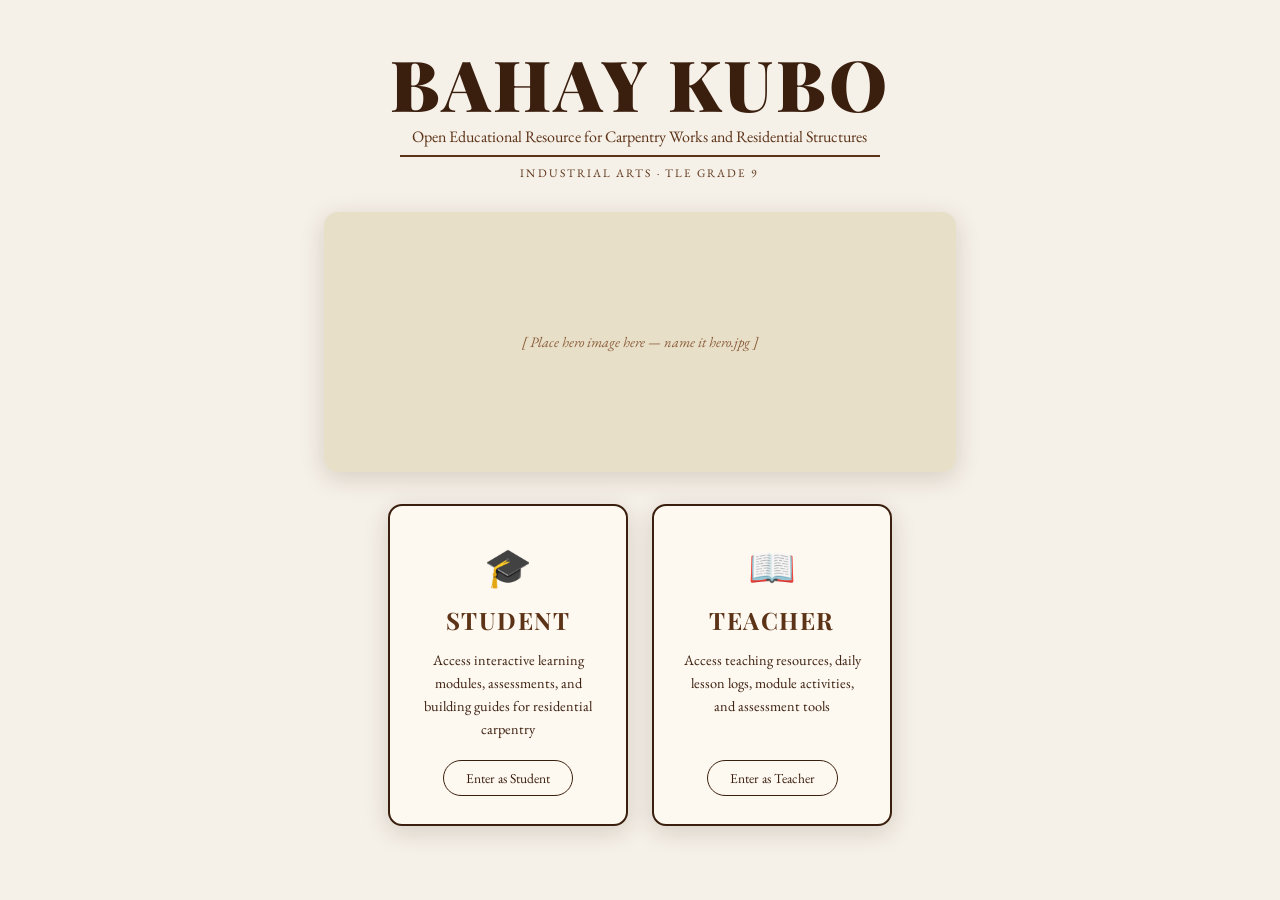
==== index.html @ 9f9eed88 "Add files via upload" ====
<!DOCTYPE html>
<html lang="en">
<head>
  <meta charset="UTF-8"/>
  <meta name="viewport" content="width=device-width, initial-scale=1.0"/>
  <title>Bahay Kubo — Carpentry Works OER</title>
  <!--
    FILE: index.html
    LOCATION: root folder (same level as /modules/, /css/, /js/)
    ROLE: Main dashboard — landing page, student dashboard, teacher dashboard
    LINKS TO: /modules/partitions.html … /modules/cabinets.html (via <a href> tags)
    LOADS: /css/style.css, /js/data.js, /js/app.js
  -->
  <link href="https://fonts.googleapis.com/css2?family=Playfair+Display:wght@700;900&family=EB+Garamond:wght@400;500;600&display=swap" rel="stylesheet"/>
  <link rel="stylesheet" href="style.css"/>
</head>
<body>
 
<!-- ══════════════════════════════════════
     LANDING PAGE
     ══════════════════════════════════════ -->
<div id="page-landing" class="page active">
  <div class="landing-wrap">
 
    <header class="landing-header">
      <h1 class="big-title">BAHAY KUBO</h1>
      <p class="subtitle">Open Educational Resource for Carpentry Works and Residential Structures</p>
      <div class="h-divider"></div>
      <span class="tag">INDUSTRIAL ARTS · TLE GRADE 9</span>
    </header>
 
    <!-- Hero image: name it hero.jpg and place it in the root folder -->
    <div class="hero-wrap">
      <img src="hero.jpg" alt="Bahay Kubo Heritage House" class="hero-img"
           onerror="this.style.display='none'"/>
      <div class="hero-hint">[ Place hero image here — name it hero.jpg ]</div>
    </div>
 
    <div class="role-cards">
      <div class="role-card">
        <div class="card-icon">🎓</div>
        <h2 class="card-title">STUDENT</h2>
        <p class="card-desc">Access interactive learning modules, assessments, and building guides for residential carpentry</p>
        <button class="role-btn" onclick="goTo('page-student'); showStudentSection('dashboard')">Enter as Student</button>
      </div>
      <div class="role-card">
        <div class="card-icon">📖</div>
        <h2 class="card-title">TEACHER</h2>
        <p class="card-desc">Access teaching resources, daily lesson logs, module activities, and assessment tools</p>
        <button class="role-btn" onclick="openPasscode()">Enter as Teacher</button>
      </div>
    </div>
 
  </div>
</div><!-- /page-landing -->
 
 
<!-- ══════════════════════════════════════
     STUDENT PAGE
     ══════════════════════════════════════ -->
<div id="page-student" class="page">
 
  <nav class="top-nav">
    <span class="nav-brand" onclick="goTo('page-landing')">BAHAY KUBO</span>
    <div class="nav-links">
      <a href="#" class="nav-link active"
         onclick="showStudentSection('dashboard'); return false;">Dashboard</a>
      <a href="#" class="nav-link"
         onclick="showStudentSection('modules'); return false;">Modules</a>
      <a href="#" class="nav-link"
         onclick="showStudentSection('assessments'); return false;">Assessments</a>
    </div>
  </nav>
 
  <!-- ── Dashboard ── -->
  <section id="stu-dashboard" class="section active">
    <div class="welcome-banner">
      <div>
        <h2>Welcome to Carpentry Works and Residential Structures!</h2>
        <p>Learn the essential concepts and principles of carpentry works in residential structures.</p>
      </div>
      <span class="banner-icon">&#9658;</span>
    </div>
    <div class="content-box">
      <h3>Introduction to Carpentry Works and Residential Structures</h3>
 
      <span class="label-block">What is Carpentry?</span>
      <p class="body-text">Carpentry is a skilled trade that involves cutting, shaping, and installing building materials during the construction of buildings, ships, timber bridges, concrete formwork, and more. In residential construction, carpentry plays a crucial role in creating the structural framework and finishing elements that make a house functional, safe, and aesthetically pleasing.</p>
 
      <span class="label-block">Importance of Carpentry in Residential Structures</span>
      <ul class="bullet-list">
        <li><strong>Structural Integrity:</strong> Proper carpentry ensures the house is structurally sound and can withstand various loads and environmental conditions</li>
        <li><strong>Safety:</strong> Well-constructed carpentry elements prevent accidents and protect occupants</li>
        <li><strong>Functionality:</strong> Carpentry creates functional spaces through doors, windows, stairs, and storage solutions</li>
        <li><strong>Aesthetics:</strong> Quality carpentry work enhances the visual appeal of a home</li>
        <li><strong>Durability:</strong> Skilled carpentry work ensures long-lasting construction that requires minimal maintenance</li>
        <li><strong>Energy Efficiency:</strong> Proper installation of windows, doors, and insulation helps regulate temperature</li>
      </ul>
 
      <span class="label-block">Basic Carpentry Components — Click to open a module</span>
      <p class="body-text">Each card links directly to its own dedicated module page.</p>
 
      <!--
        COMPONENT CARDS — each is an <a> tag linking to /modules/{key}.html
        The href is the only link needed. No JS click handler required.
      -->
      <div class="comp-grid">
        <a class="comp-card" href="partitions.html">
          <strong>Partitions</strong><span>Interior walls dividing spaces</span>
        </a>
        <a class="comp-card" href="roofs.html">
          <strong>Roofs</strong><span>Protective covering at the top of the house</span>
        </a>
        <a class="comp-card" href="ceilings.html">
          <strong>Ceilings</strong><span>Interior overhead surface of a room</span>
        </a>
        <a class="comp-card" href="doors.html">
          <strong>Doors</strong><span>Movable barriers for entry and privacy</span>
        </a>
        <a class="comp-card" href="windows.html">
          <strong>Windows</strong><span>Openings for light and ventilation</span>
        </a>
        <a class="comp-card" href="floors.html">
          <strong>Floors</strong><span>Walking surfaces within the structure</span>
        </a>
        <a class="comp-card" href="stairs.html">
          <strong>Stairs &amp; Railings</strong><span>Vertical circulation and safety features</span>
        </a>
        <a class="comp-card" href="cabinets.html">
          <strong>Cabinets</strong><span>Storage solutions and fixtures</span>
        </a>
      </div>
    </div>
  </section><!-- /stu-dashboard -->
 
  <!-- ── Modules ── -->
  <section id="stu-modules" class="section">
    <div class="content-box">
      <h3>Modules</h3>
      <p class="body-text" style="margin-bottom:20px">
        Select a module to open its dedicated page. Each page has its own URL that can be turned into a QR code.
      </p>
      <!--
        MODULE LIST — each row is an <a> tag.
        href="modules/{key}.html" is the QR-code-ready URL.
        No duplicate JS handlers needed.
      -->
      <div class="module-list">
        <a class="module-row" href="partitions.html">
          <div class="row-num">01</div>
          <div class="row-info"><strong>Partitions</strong><span>Types, materials, and installation of residential partitions</span></div>
          <div class="row-arrow">›</div>
        </a>
        <a class="module-row" href="roofs.html">
          <div class="row-num">02</div>
          <div class="row-info"><strong>Roofs</strong><span>Roofing systems, materials, and construction techniques</span></div>
          <div class="row-arrow">›</div>
        </a>
        <a class="module-row" href="ceilings.html">
          <div class="row-num">03</div>
          <div class="row-info"><strong>Ceilings</strong><span>Ceiling types, installation, and finishing</span></div>
          <div class="row-arrow">›</div>
        </a>
        <a class="module-row" href="doors.html">
          <div class="row-num">04</div>
          <div class="row-info"><strong>Doors</strong><span>Door types, frames, and hardware installation</span></div>
          <div class="row-arrow">›</div>
        </a>
        <a class="module-row" href="windows.html">
          <div class="row-num">05</div>
          <div class="row-info"><strong>Windows</strong><span>Window types, glazing, and installation</span></div>
          <div class="row-arrow">›</div>
        </a>
        <a class="module-row" href="floors.html">
          <div class="row-num">06</div>
          <div class="row-info"><strong>Floors</strong><span>Flooring materials, sub-floors, and installation</span></div>
          <div class="row-arrow">›</div>
        </a>
        <a class="module-row" href="stairs.html">
          <div class="row-num">07</div>
          <div class="row-info"><strong>Stairs &amp; Railings</strong><span>Stair design, construction, and railing systems</span></div>
          <div class="row-arrow">›</div>
        </a>
        <a class="module-row" href="cabinets.html">
          <div class="row-num">08</div>
          <div class="row-info"><strong>Cabinets</strong><span>Cabinet construction, joinery, and installation</span></div>
          <div class="row-arrow">›</div>
        </a>
      </div>
    </div>
  </section><!-- /stu-modules -->
 
  <!-- ── Assessments ── -->
  <section id="stu-assessments" class="section">
    <div class="content-box">
      <h3>Assessments</h3>
      <p class="body-text" style="margin-bottom:20px">Assessments and activities posted by your teacher will appear here.</p>
      <div id="stu-assess-list" class="rc-list"></div>
      <p id="stu-assess-empty" style="color:var(--brown-light);font-style:italic;font-size:.92rem;display:none">
        No assessments posted yet. Check back later!
      </p>
    </div>
  </section><!-- /stu-assessments -->
 
</div><!-- /page-student -->
 
 
<!-- ══════════════════════════════════════
     TEACHER PAGE
     ══════════════════════════════════════ -->
<div id="page-teacher" class="page">
 
  <nav class="top-nav">
    <span class="nav-brand" onclick="goTo('page-landing')">BAHAY KUBO</span>
    <div class="nav-links">
      <a href="#" class="nav-link active"
         onclick="showTeacherSection('t-home'); return false;">Dashboard</a>
      <a href="#" class="nav-link"
         onclick="showTeacherSection('t-dll'); return false;">Lesson Log</a>
      <a href="#" class="nav-link"
         onclick="showTeacherSection('t-modules'); return false;">Modules</a>
      <a href="#" class="nav-link"
         onclick="showTeacherSection('t-resources'); return false;">Resources</a>
    </div>
  </nav>
 
  <!-- ── Teacher Home ── -->
  <section id="t-home" class="section active">
    <div class="welcome-banner">
      <div><h2>Welcome, Teacher!</h2><p>Manage lesson logs, module activities, and assessment resources from here.</p></div>
      <span class="banner-icon">📋</span>
    </div>
    <div class="teacher-grid">
      <div class="t-card" onclick="showTeacherSection('t-dll')">
        <span class="t-card-icon">📄</span>
        <div class="t-card-text"><strong>Daily Lesson Log</strong><span>View pre-made DLLs, create editable copies, archive, or print</span></div>
      </div>
      <div class="t-card" onclick="showTeacherSection('t-modules')">
        <span class="t-card-icon">📚</span>
        <div class="t-card-text"><strong>Module Activities</strong><span>Create resource cards and drag them into module slots</span></div>
      </div>
      <div class="t-card" onclick="showTeacherSection('t-resources')">
        <span class="t-card-icon">📁</span>
        <div class="t-card-text"><strong>Resources &amp; Assessments</strong><span>Set Google Drive link and manage student assessment cards</span></div>
      </div>
    </div>
  </section><!-- /t-home -->
 
  <!-- ── Daily Lesson Log ── -->
  <section id="t-dll" class="section">
    <div class="content-box">
 
      <!-- LIST VIEW -->
      <div id="dll-list">
        <div class="dll-header"><h3>📄 Daily Lesson Logs</h3></div>
 
        <!-- Tab bar: Premade | Edited Copies | Archived -->
        <div class="tab-bar">
          <button id="dll-tab-premade"  class="tab-btn active" onclick="switchDLLTab('premade')">🔒 Pre-made DLLs</button>
          <button id="dll-tab-copies"   class="tab-btn"        onclick="switchDLLTab('copies')">✏️ Edited Copies</button>
          <button id="dll-tab-archived" class="tab-btn"        onclick="switchDLLTab('archived')">📦 Archived</button>
        </div>
 
        <div id="dll-grid" class="dll-grid">
          <!-- Populated by renderDLLList() in app.js -->
        </div>
      </div><!-- /dll-list -->
 
      <!-- EDITOR VIEW (hidden until a DLL is opened) -->
      <div id="dll-editor" class="editor-wrap">
        <div class="editor-top">
          <button class="btn-back" onclick="closeDLLEditor()">← Back to All DLLs</button>
          <!-- Static label shown for premade (readonly) -->
          <span id="dll-editor-label" class="editor-label"></span>
          <!-- Rename input shown for editable copies -->
          <input id="dll-rename" class="rename-input" type="text"
                 placeholder="Rename DLL…" style="display:none"
                 oninput="saveCurrentDLL()"/>
          <div class="editor-actions">
            <button class="btn ghost" onclick="printCurrentDLL()">🖨 Print</button>
            <button id="dll-save-btn" class="btn" onclick="saveCurrentDLL()">💾 Save</button>
          </div>
        </div>
 
        <!-- DLL FORM -->
        <div class="dll-form">
          <div class="grid-3">
            <div class="f-field"><label>School</label><input class="f-input" id="f-school" placeholder="School Name"/></div>
            <div class="f-field"><label>Grade &amp; Section</label><input class="f-input" id="f-grade" placeholder="e.g. Grade 9 – Narra"/></div>
            <div class="f-field"><label>Quarter</label><input class="f-input" id="f-quarter" placeholder="e.g. 1st/3rd Quarter"/></div>
            <div class="f-field"><label>Subject</label><input class="f-input" id="f-subject" placeholder="Industrial Arts – Carpentry"/></div>
            <div class="f-field"><label>Date / Time / Venue</label><input class="f-input" id="f-week" placeholder="Week 1 · June 3–7, 2025"/></div>
          </div>
          <div class="h-rule"></div>
          <div class="section-title">I. Objectives</div>
          <div class="f-field"><label>A. Content Standards</label><textarea class="f-textarea" id="f-content-std" rows="3"></textarea></div>
          <div class="f-field"><label>B. Performance Standards</label><textarea class="f-textarea" id="f-perf-std" rows="3"></textarea></div>
          <div class="f-field"><label>C. Learning Competencies / Objectives <span class="f-hint">(write the LC code for each)</span></label><textarea class="f-textarea" id="f-objectives" rows="6"></textarea></div>
          <div class="h-rule"></div>
          <div class="section-title">II. Content</div>
          <div class="grid-2">
            <div class="f-field"><label>Subject Matter</label><input class="f-input" id="f-subject-matter" placeholder="e.g. Carpentry Works – Partitions"/></div>
            <div class="f-field"><label>References</label><input class="f-input" id="f-references" placeholder="e.g. MATATAG CG p. 169"/></div>
          </div>
          <div class="f-field"><label>Materials / Learning Resources</label><input class="f-input" id="f-materials" placeholder="e.g. Laptop, miniature house model, slide presentation"/></div>
          <div class="h-rule"></div>
          <div class="section-title">III. Procedures</div>
          <div class="f-field"><label>A. Reviewing / Presenting the New Lesson</label><textarea class="f-textarea" id="f-review" rows="4"></textarea></div>
          <div class="f-field"><label>B. Establishing a Purpose for the Lesson / Motivation</label><textarea class="f-textarea" id="f-purpose" rows="4"></textarea></div>
          <div class="f-field"><label>C. Presenting Examples / Instances of the New Lesson</label><textarea class="f-textarea" id="f-examples" rows="4"></textarea></div>
          <div class="f-field"><label>D. Discussing New Concepts and Practicing New Skills #1</label><textarea class="f-textarea" id="f-discuss1" rows="4"></textarea></div>
          <div class="f-field"><label>E. Discussing New Concepts and Practicing New Skills #2</label><textarea class="f-textarea" id="f-discuss2" rows="4"></textarea></div>
          <div class="f-field"><label>F. Developing Mastery (Leads to Formative Assessment)</label><textarea class="f-textarea" id="f-mastery" rows="4"></textarea></div>
          <div class="f-field"><label>G. Finding Practical Applications of Concepts and Skills in Daily Living</label><textarea class="f-textarea" id="f-application" rows="4"></textarea></div>
          <div class="f-field"><label>H. Making Generalizations and Abstractions about the Lesson</label><textarea class="f-textarea" id="f-generalization" rows="4"></textarea></div>
          <div class="f-field"><label>I. Evaluating Learning</label><textarea class="f-textarea" id="f-evaluation" rows="4"></textarea></div>
          <div class="f-field"><label>J. Additional Activities for Application or Remediation</label><textarea class="f-textarea" id="f-assignment" rows="3"></textarea></div>
          <div class="h-rule"></div>
          <div class="section-title">IV. Remarks</div>
          <div class="f-field"><textarea class="f-textarea" id="f-remarks" rows="3" placeholder="Write your remarks here…"></textarea></div>
          <div class="h-rule"></div>
          <div class="section-title">V. Reflection</div>
          <div class="grid-2">
            <div class="f-field"><label>A. No. of learners who earned 80% in the evaluation</label><input class="f-input" id="f-ref1" placeholder="e.g. 35 out of 40"/></div>
            <div class="f-field"><label>B. No. of learners who require additional activities for remediation</label><input class="f-input" id="f-ref2" placeholder="e.g. 5 learners"/></div>
          </div>
          <div class="f-field"><label>C. Did the remedial lessons work? No. of learners who caught up</label><input class="f-input" id="f-ref3" placeholder="e.g. 4 out of 5"/></div>
          <div class="f-field"><label>D. No. of learners who continue to require remediation</label><input class="f-input" id="f-ref4" placeholder="e.g. 1 learner"/></div>
          <div class="f-field"><label>E. Which of my teaching strategies worked well? Why?</label><textarea class="f-textarea" id="f-refE" rows="3"></textarea></div>
          <div class="f-field"><label>F. What difficulties did I encounter which my principal or supervisor can help me solve?</label><textarea class="f-textarea" id="f-refF" rows="3"></textarea></div>
          <div class="f-field"><label>G. What innovation or localized materials did I use/discover which I wish to share with other teachers?</label><textarea class="f-textarea" id="f-refG" rows="3"></textarea></div>
        </div><!-- /dll-form -->
 
        <div class="form-bottom">
          <button class="btn ghost" onclick="printCurrentDLL()">🖨 Print DLL</button>
          <button id="dll-save-btn-bot" class="btn" onclick="saveCurrentDLL()">💾 Save DLL</button>
        </div>
        <div id="dll-save-msg" class="save-msg"></div>
      </div><!-- /dll-editor -->
 
    </div>
  </section><!-- /t-dll -->
 
  <!-- ── Module Activities ── -->
  <section id="t-modules" class="section">
    <div class="content-box">
      <h3>📚 Module Activities</h3>
      <p class="body-text" style="margin-bottom:20px">
        Create resource cards, then drag them into the module slots below.
        Cards assigned to a module automatically appear for students on that module's page.
      </p>
 
      <!-- Resource card pool -->
      <div class="card-pool">
        <h5>Your Resource Cards — drag these into the modules below</h5>
        <div style="display:flex;gap:10px;margin-bottom:12px;flex-wrap:wrap">
          <button class="btn" onclick="openNewCard()">+ New Card</button>
        </div>
        <!-- Cards rendered here by renderModulePanel() -->
        <div id="card-pool" class="pool-grid"></div>
        <p id="pool-empty" style="color:var(--brown-light);font-style:italic;font-size:.88rem;display:none">No cards yet. Create one above.</p>
 
        <!-- New / Edit card form -->
        <div id="card-form" class="card-form" style="display:none">
          <h4 id="card-form-title">New Resource Card</h4>
          <div class="grid-2">
            <div class="f-field"><label>Card Name</label><input class="f-input" id="cf-name" placeholder="e.g. Partition Types Quiz"/></div>
            <div class="f-field"><label>Type</label>
              <select class="f-input" id="cf-type">
                <option value="🎮 Quizizz">🎮 Quizizz</option>
                <option value="📋 Padlet">📋 Padlet</option>
                <option value="📄 Document">📄 Document</option>
                <option value="🎥 Video">🎥 Video</option>
                <option value="🔗 Link">🔗 Link</option>
                <option value="📊 Presentation">📊 Presentation</option>
              </select>
            </div>
          </div>
          <div class="f-field"><label>Description</label><textarea class="f-textarea" id="cf-desc" rows="2" placeholder="Short description…"></textarea></div>
          <div class="f-field"><label>Link (URL)</label><input type="url" class="f-input" id="cf-link" placeholder="https://…"/></div>
          <div class="form-actions">
            <button class="btn ghost" onclick="closeCardForm()">Cancel</button>
            <button class="btn" onclick="saveCard()">Save Card</button>
          </div>
        </div>
      </div><!-- /card-pool -->
 
      <!-- Module drop zones -->
      <h5 style="font-family:var(--font-display);font-size:1rem;color:var(--brown-mid);margin-bottom:12px">
        Module Slots — drop cards here to assign them to students
      </h5>
      <!--
        Drop zones are rendered by _renderDropZones() in app.js.
        Each zone corresponds to one module (e.g., zone-partitions → partitions.html).
      -->
      <div id="drop-zones" class="drop-grid"></div>
    </div>
  </section><!-- /t-modules -->
 
  <!-- ── Resources & Assessments ── -->
  <section id="t-resources" class="section">
    <div class="content-box">
      <h3>📁 Resources &amp; Assessments</h3>
      <p class="body-text" style="margin-bottom:24px">
        Set your Google Drive folder link for students, and manage Assessment Cards that appear in the student Assessments tab.
      </p>
 
      <!-- Google Drive link -->
      <div class="drive-box">
        <label class="f-field" style="font-size:.8rem;font-weight:600;color:var(--brown-mid);letter-spacing:.04em;text-transform:uppercase">
          📂 Main Google Drive Folder Link
        </label>
        <div class="drive-row">
          <input type="url" id="drive-input" class="f-input" placeholder="https://drive.google.com/drive/folders/…"/>
          <button class="btn" onclick="saveDriveLink()">Save Link</button>
        </div>
        <div id="drive-msg" class="save-msg"></div>
        <div id="drive-preview" class="drive-preview" style="display:none">
          <span>✅ Drive link saved.</span>
          <a id="drive-link" href="#" target="_blank">Open Google Drive Folder →</a>
        </div>
      </div>
 
      <div class="h-rule" style="margin:20px 0"></div>
 
      <!-- Assessment cards -->
      <div style="display:flex;align-items:center;justify-content:space-between;margin-bottom:12px;flex-wrap:wrap;gap:10px">
        <h4 style="font-family:var(--font-display);font-size:1.1rem;color:var(--brown-dark)">Assessment Cards</h4>
        <button class="btn" onclick="openNewAssessment()">+ Add Assessment Card</button>
      </div>
      <p class="body-text" style="margin-bottom:12px">These cards appear in the student <strong>Assessments</strong> tab.</p>
 
      <div id="assess-cards-list" class="rc-list">
        <!-- Rendered by renderAssessmentCards() in app.js -->
      </div>
 
      <!-- Add / Edit assessment card form -->
      <div id="assess-form" class="card-form" style="display:none">
        <h4 id="assess-form-title">Add Assessment Card</h4>
        <div class="grid-2">
          <div class="f-field"><label>Title</label><input class="f-input" id="af-title" placeholder="e.g. Carpentry Tools Quiz"/></div>
          <div class="f-field"><label>Type</label>
            <select class="f-input" id="af-type">
              <option value="📄 Document">📄 Document</option>
              <option value="🎥 Video">🎥 Video</option>
              <option value="🔗 Link">🔗 Link</option>
              <option value="📊 Presentation">📊 Presentation</option>
              <option value="🎮 Quizizz">🎮 Quizizz</option>
              <option value="📋 Padlet">📋 Padlet</option>
            </select>
          </div>
        </div>
        <div class="f-field"><label>Description</label><textarea class="f-textarea" id="af-desc" rows="2" placeholder="Short description…"></textarea></div>
        <div class="f-field"><label>Link</label><input type="url" class="f-input" id="af-link" placeholder="https://…"/></div>
        <div class="form-actions">
          <button class="btn ghost" onclick="closeAssessmentForm()">Cancel</button>
          <button class="btn" onclick="saveAssessmentCard()">Save Card</button>
        </div>
      </div>
 
    </div>
  </section><!-- /t-resources -->
 
</div><!-- /page-teacher -->
 
 
<!-- ══════════════════════════════════════
     PASSCODE MODAL
     ══════════════════════════════════════ -->
<div id="passcode-overlay" class="overlay">
  <div class="passcode-modal">
    <button class="modal-close" onclick="closePasscode()">&#10005;</button>
    <div style="font-size:2.2rem">🔒</div>
    <h2 style="font-family:var(--font-display);font-size:1.5rem;font-weight:700;color:var(--brown-dark)">Teacher Access</h2>
    <p style="font-size:.88rem;color:var(--brown-light);margin-top:-8px">Enter your passcode to continue</p>
    <div class="dots">
      <span class="dot" id="pin-dot-0"></span>
      <span class="dot" id="pin-dot-1"></span>
      <span class="dot" id="pin-dot-2"></span>
      <span class="dot" id="pin-dot-3"></span>
    </div>
    <div id="pin-err" class="pin-err"></div>
    <div class="keypad">
      <button class="key" onclick="pressKey('1')">1</button>
      <button class="key" onclick="pressKey('2')">2</button>
      <button class="key" onclick="pressKey('3')">3</button>
      <button class="key" onclick="pressKey('4')">4</button>
      <button class="key" onclick="pressKey('5')">5</button>
      <button class="key" onclick="pressKey('6')">6</button>
      <button class="key" onclick="pressKey('7')">7</button>
      <button class="key" onclick="pressKey('8')">8</button>
      <button class="key" onclick="pressKey('9')">9</button>
      <button class="key k-clear" onclick="clearKey()">⌫</button>
      <button class="key" onclick="pressKey('0')">0</button>
      <button class="key k-enter" onclick="submitPin()">✓</button>
    </div>
  </div>
</div>
 
<!-- Hidden print target for DLLs -->
<div id="dll-printable" style="display:none"></div>
 
<!-- Load data first, then app logic -->
<script src="data.js"></script>
<script src="app.js"></script>

<script>
  document.addEventListener('DOMContentLoaded', function() {
    var target = sessionStorage.getItem('goto');
    if (target === 'student-dashboard') {
      sessionStorage.removeItem('goto');
      goTo('page-student');
      showStudentSection('dashboard');
    }
  });
</script>
 
</body>
</html>
---- style.css ----
/* ============================================================
   BAHAY KUBO — SHARED STYLESHEET
   Used by: index.html AND all /modules/*.html pages
   ============================================================ */
 
/* ── CSS Variables ── */
:root {
  --cream:            #f5f0e8;
  --warm-light:       #f0e8d4;
  --card-bg:          #fdf8f0;
  --brown-dark:       #3b1f0e;
  --brown-mid:        #5c3317;
  --brown-light:      #8b5e3c;
  --gold:             #c8963e;
  --comp-bg:          #e8dfc8;
  --comp-border:      #c8b896;
  --green-light:      #d4edda;
  --green-dark:       #2d6a3f;
  --green-border:     #b7dfbf;
  --red:              #c0392b;
  --shadow-sm:        0 2px 8px  rgba(59,31,14,.10);
  --shadow-md:        0 6px 24px rgba(59,31,14,.16);
  --shadow-lg:        0 12px 40px rgba(59,31,14,.20);
  --radius:           14px;
  --font-display:     'Playfair Display', Georgia, serif;
  --font-body:        'EB Garamond', Georgia, serif;
}
 
/* ── Reset ── */
*, *::before, *::after { box-sizing: border-box; margin: 0; padding: 0; }
html, body { height: 100%; font-family: var(--font-body); background: var(--cream); color: var(--brown-dark); }
 
/* ── Animation ── */
@keyframes fadeIn   { from { opacity:0; transform:translateY(10px); } to { opacity:1; transform:translateY(0); } }
@keyframes slideUp  { from { opacity:0; transform:translateY(24px); } to { opacity:1; transform:translateY(0); } }
 
/* ============================================================
   LAYOUT HELPERS
   ============================================================ */
.page          { display:none; min-height:100vh; animation:fadeIn .4s ease; }
.page.active   { display:block; }
 
.section       { display:none; padding:36px 32px 64px; max-width:920px; margin:0 auto; animation:fadeIn .3s ease; }
.section.active { display:block; }
 
/* ============================================================
   TOP NAVIGATION (shared by index + module pages)
   ============================================================ */
.top-nav {
  display:flex; align-items:center; justify-content:space-between;
  padding:16px 36px; border-bottom:1.5px solid var(--brown-mid);
  background:var(--cream); position:sticky; top:0; z-index:100;
}
.nav-brand {
  font-family:var(--font-display); font-size:1.25rem; font-weight:700;
  color:var(--brown-dark); cursor:pointer; letter-spacing:.04em; text-decoration:none;
  transition:color .2s;
}
.nav-brand:hover { color:var(--gold); }
.nav-links  { display:flex; gap:28px; }
.nav-link   {
  font-family:var(--font-body); font-size:1rem; color:var(--brown-dark);
  text-decoration:none; position:relative; padding-bottom:3px; transition:color .2s;
}
.nav-link::after {
  content:''; position:absolute; bottom:0; left:0; width:0; height:1.5px;
  background:var(--brown-mid); transition:width .25s;
}
.nav-link:hover::after, .nav-link.active::after { width:100%; }
.nav-link.active { color:var(--brown-mid); font-weight:500; }
 
/* ── Back link (module pages) ── */
.back-link {
  font-size:.85rem; color:var(--brown-mid);
  border:1.5px solid var(--comp-border); border-radius:999px;
  padding:6px 16px; text-decoration:none; transition:background .2s;
}
.back-link:hover { background:var(--comp-bg); }
 
/* ============================================================
   LANDING PAGE
   ============================================================ */
.landing-wrap {
  max-width:680px; margin:0 auto; padding:48px 24px 64px;
  display:flex; flex-direction:column; align-items:center; gap:32px;
}
.landing-header { text-align:center; display:flex; flex-direction:column; align-items:center; gap:8px; }
.big-title {
  font-family:var(--font-display); font-size:clamp(2.8rem,8vw,4.4rem);
  font-weight:900; color:var(--brown-dark); letter-spacing:.04em; line-height:1;
}
.subtitle { font-size:1rem; color:var(--brown-mid); text-align:center; }
.h-divider { width:100%; max-width:480px; height:1.5px; background:var(--brown-mid); }
.tag { font-size:.72rem; letter-spacing:.18em; color:var(--brown-mid); text-transform:uppercase; }
 
/* ── Hero image ── */
.hero-wrap {
  width:100%; border-radius:var(--radius); overflow:hidden;
  box-shadow:var(--shadow-md); background:var(--comp-bg);
  min-height:260px; display:flex; align-items:center; justify-content:center; position:relative;
}
.hero-img   { width:100%; display:block; object-fit:cover; }
.hero-hint  {
  position:absolute; color:var(--brown-light); font-size:.9rem; font-style:italic;
  pointer-events:none; text-align:center; padding:20px;
}
 
/* ── Role cards ── */
.role-cards { display:flex; gap:24px; width:100%; justify-content:center; flex-wrap:wrap; }
.role-card  {
  background:var(--card-bg); border:2px solid var(--brown-dark);
  border-radius:var(--radius); padding:36px 28px 28px; width:240px;
  display:flex; flex-direction:column; align-items:center; gap:12px;
  text-align:center; box-shadow:var(--shadow-md); transition:transform .25s, box-shadow .25s;
}
.role-card:hover { transform:translateY(-6px); box-shadow:var(--shadow-lg); }
.card-icon  { font-size:2.4rem; }
.card-title { font-family:var(--font-display); font-size:1.5rem; font-weight:700; color:var(--brown-mid); letter-spacing:.06em; }
.card-desc  { font-size:.9rem; color:var(--brown-dark); line-height:1.6; flex:1; }
.role-btn   {
  margin-top:8px; background:transparent; border:1.5px solid var(--brown-dark);
  border-radius:999px; padding:8px 22px; font-family:var(--font-body);
  font-size:.85rem; color:var(--brown-dark); cursor:pointer; transition:background .2s, color .2s;
}
.role-btn:hover { background:var(--brown-dark); color:var(--cream); }
 
/* ============================================================
   CONTENT BOXES / BANNERS
   ============================================================ */
.welcome-banner {
  display:flex; align-items:center; justify-content:space-between;
  background:var(--warm-light); border-left:5px solid var(--brown-mid);
  border-radius:var(--radius); padding:24px 28px; margin-bottom:28px;
  box-shadow:var(--shadow-sm); gap:16px;
}
.welcome-banner h2 { font-family:var(--font-display); font-size:1.5rem; color:var(--brown-dark); margin-bottom:6px; }
.welcome-banner p  { font-size:.92rem; color:var(--brown-mid); }
.banner-icon { font-size:2.5rem; color:var(--brown-light); opacity:.6; }
 
.content-box {
  background:var(--warm-light); border-radius:var(--radius);
  padding:36px 36px 40px; box-shadow:var(--shadow-sm);
}
.content-box h3 { font-family:var(--font-display); font-size:1.7rem; color:var(--brown-dark); margin-bottom:20px; }
 
/* ============================================================
   COMPONENTS GRID (dashboard)
   ============================================================ */
.label-block { font-family:var(--font-body); font-weight:600; font-size:1rem; color:var(--brown-dark); margin-top:18px; margin-bottom:4px; display:block; }
.body-text   { font-size:.97rem; color:var(--brown-dark); line-height:1.75; margin-bottom:8px; }
.bullet-list { padding-left:22px; margin-top:6px; margin-bottom:12px; }
.bullet-list li { font-size:.94rem; color:var(--brown-dark); line-height:1.7; margin-bottom:4px; }
 
.comp-grid {
  display:grid; grid-template-columns:1fr 1fr; gap:12px; margin-top:18px;
}
/* Each comp-card is now an <a> tag → direct link to module page */
.comp-card {
  background:var(--comp-bg); border:1px solid var(--comp-border);
  border-radius:8px; padding:14px 16px; display:flex; flex-direction:column;
  gap:3px; transition:box-shadow .2s, transform .2s;
  text-decoration:none; color:inherit;
}
.comp-card:hover { box-shadow:var(--shadow-md); transform:translateY(-3px); background:var(--card-bg); }
.comp-card strong { font-size:.92rem; color:var(--brown-dark); }
.comp-card span   { font-size:.82rem; color:var(--brown-light); }
 
/* ============================================================
   MODULE LIST (Modules tab)
   ============================================================ */
.module-list { display:flex; flex-direction:column; gap:10px; margin-top:8px; }
/* Each module-row is an <a> tag */
.module-row {
  background:var(--card-bg); border:1.5px solid var(--comp-border);
  border-radius:var(--radius); padding:18px 20px;
  display:flex; align-items:center; gap:16px;
  text-decoration:none; color:inherit;
  box-shadow:var(--shadow-sm); transition:transform .2s, box-shadow .2s, border-color .2s;
}
.module-row:hover { transform:translateX(4px); box-shadow:var(--shadow-md); border-color:var(--brown-mid); }
.row-num  { font-family:var(--font-display); font-size:1.4rem; font-weight:900; color:var(--comp-border); min-width:36px; }
.row-info { flex:1; display:flex; flex-direction:column; gap:3px; }
.row-info strong { font-size:1rem; color:var(--brown-dark); }
.row-info span   { font-size:.83rem; color:var(--brown-light); }
.row-arrow { font-size:1.5rem; color:var(--brown-light); }
 
/* ============================================================
   TEACHER CARDS GRID
   ============================================================ */
.teacher-grid { display:grid; grid-template-columns:repeat(auto-fit,minmax(200px,1fr)); gap:16px; margin-top:8px; }
.t-card {
  background:var(--card-bg); border:1.5px solid var(--comp-border);
  border-radius:var(--radius); padding:24px 20px;
  display:flex; align-items:flex-start; gap:16px;
  cursor:pointer; box-shadow:var(--shadow-sm); transition:transform .2s, box-shadow .2s;
}
.t-card:hover { transform:translateY(-4px); box-shadow:var(--shadow-md); }
.t-card-icon { font-size:2rem; }
.t-card-text { display:flex; flex-direction:column; gap:4px; }
.t-card-text strong { font-size:.97rem; color:var(--brown-dark); }
.t-card-text span   { font-size:.82rem; color:var(--brown-light); line-height:1.5; }
 
/* ============================================================
   DLL SYSTEM
   ============================================================ */
.dll-header { display:flex; align-items:center; justify-content:space-between; flex-wrap:wrap; gap:12px; margin-bottom:16px; }
.dll-header h3 { font-family:var(--font-display); font-size:1.7rem; color:var(--brown-dark); }
 
/* ── Tab buttons ── */
.tab-bar { display:flex; gap:8px; margin-bottom:20px; flex-wrap:wrap; }
.tab-btn {
  font-size:.83rem; color:var(--brown-light); background:none;
  border:1px solid var(--comp-border); border-radius:999px;
  padding:6px 16px; cursor:pointer; font-family:var(--font-body); transition:background .2s, color .2s;
}
.tab-btn.active { background:var(--brown-dark); color:var(--cream); border-color:var(--brown-dark); }
 
/* ── DLL card grid ── */
.dll-grid { display:grid; grid-template-columns:repeat(auto-fill,minmax(240px,1fr)); gap:14px; margin-bottom:24px; }
.dll-card {
  background:var(--card-bg); border:1.5px solid var(--comp-border);
  border-radius:var(--radius); padding:18px 16px;
  display:flex; flex-direction:column; gap:6px;
  box-shadow:var(--shadow-sm); transition:transform .2s, box-shadow .2s;
}
.dll-card:hover { transform:translateY(-3px); box-shadow:var(--shadow-md); }
.dll-meta  { font-size:.75rem; color:var(--brown-light); text-transform:uppercase; letter-spacing:.05em; }
.dll-title { font-family:var(--font-display); font-size:1rem; color:var(--brown-dark); }
.dll-sub   { font-size:.83rem; color:var(--brown-light); line-height:1.5; flex:1; }
 
.badge {
  display:inline-block; font-size:.72rem; padding:2px 10px;
  border-radius:999px; font-weight:600;
}
.badge-premade  { background:#fde8c8; color:#8b5e3c; border:1px solid #e8c896; }
.badge-editable { background:var(--green-light); color:var(--green-dark); border:1px solid var(--green-border); }
.badge-archived { background:var(--comp-bg); color:var(--brown-light); border:1px solid var(--comp-border); }
 
.dll-actions { display:flex; gap:8px; margin-top:6px; flex-wrap:wrap; }
.dll-actions button {
  font-size:.8rem; color:var(--brown-mid); background:none;
  border:1px solid var(--comp-border); border-radius:999px;
  padding:4px 12px; cursor:pointer; font-family:var(--font-body); transition:background .2s, color .2s;
}
.dll-actions button:hover { background:var(--brown-dark); color:var(--cream); border-color:var(--brown-dark); }
.dll-actions .btn-danger       { color:var(--red); border-color:#f5b7b1; }
.dll-actions .btn-danger:hover { background:var(--red); color:white; border-color:var(--red); }
.dll-actions .btn-restore       { color:var(--green-dark); border-color:var(--green-border); }
.dll-actions .btn-restore:hover { background:var(--green-dark); color:white; }
 
/* ── DLL Editor ── */
.editor-wrap          { display:none; }
.editor-wrap.open     { display:block; }
.editor-top {
  display:flex; align-items:center; gap:12px; margin-bottom:20px; flex-wrap:wrap;
}
.btn-back {
  background:none; border:1.5px solid var(--comp-border); border-radius:999px;
  padding:7px 16px; font-family:var(--font-body); font-size:.85rem;
  color:var(--brown-mid); cursor:pointer; transition:background .2s;
}
.btn-back:hover { background:var(--comp-bg); }
.editor-label { font-family:var(--font-display); font-size:1.2rem; color:var(--brown-dark); flex:1; }
.editor-actions { display:flex; gap:10px; flex-wrap:wrap; }
 
/* Rename input (editable copies only) */
.rename-input {
  font-family:var(--font-display); font-size:1.1rem; color:var(--brown-dark);
  background:transparent; border:none; border-bottom:1.5px solid var(--comp-border);
  outline:none; flex:1; padding:2px 4px; min-width:160px;
}
.rename-input:focus { border-bottom-color:var(--brown-mid); }
 
.dll-form  { display:flex; flex-direction:column; gap:12px; }
.grid-3    { display:grid; grid-template-columns:repeat(3,1fr); gap:12px; }
.grid-2    { display:grid; grid-template-columns:1fr 1fr; gap:12px; }
.f-field   { display:flex; flex-direction:column; gap:5px; }
.f-field label {
  font-size:.8rem; font-weight:600; color:var(--brown-mid);
  letter-spacing:.04em; text-transform:uppercase;
}
.f-hint { font-weight:400; text-transform:none; color:var(--brown-light); font-size:.75rem; }
.f-input, .f-textarea {
  font-family:var(--font-body); font-size:.93rem; color:var(--brown-dark);
  background:var(--card-bg); border:1.5px solid var(--comp-border);
  border-radius:8px; padding:9px 12px; outline:none; resize:vertical;
  transition:border-color .2s; width:100%;
}
.f-input:focus, .f-textarea:focus { border-color:var(--brown-mid); }
.f-input[readonly], .f-textarea[readonly] { background:var(--comp-bg); color:var(--brown-light); cursor:not-allowed; }
.section-title {
  font-family:var(--font-display); font-size:1.05rem; font-weight:700;
  color:var(--brown-mid); padding:6px 0 2px; border-bottom:1.5px solid var(--comp-border); margin-top:4px;
}
.h-rule   { height:1px; background:var(--comp-border); margin:8px 0; }
.form-bottom { display:flex; gap:10px; justify-content:flex-end; margin-top:24px; flex-wrap:wrap; }
.save-msg { font-size:.85rem; color:var(--brown-mid); min-height:1.2rem; text-align:right; margin-top:6px; }
 
/* ============================================================
   BUTTONS (shared)
   ============================================================ */
.btn {
  background:var(--brown-dark); color:var(--cream);
  border:1.5px solid var(--brown-dark); border-radius:999px;
  padding:9px 22px; font-family:var(--font-body); font-size:.88rem;
  cursor:pointer; transition:background .2s, transform .15s; white-space:nowrap;
}
.btn:hover { background:var(--brown-mid); transform:translateY(-1px); }
.btn.ghost { background:transparent; color:var(--brown-dark); }
.btn.ghost:hover { background:var(--comp-bg); transform:none; }
 
/* ============================================================
   MODULE ACTIVITY PANEL (Teacher side)
   ============================================================ */
.card-pool {
  background:var(--comp-bg); border:1.5px solid var(--comp-border);
  border-radius:var(--radius); padding:16px; margin-bottom:20px;
}
.card-pool h5 { font-family:var(--font-display); font-size:.95rem; color:var(--brown-mid); margin-bottom:10px; }
.pool-grid { display:grid; grid-template-columns:repeat(auto-fill,minmax(200px,1fr)); gap:10px; }
 
.drag-card {
  background:var(--card-bg); border:1.5px solid var(--comp-border);
  border-radius:8px; padding:10px 14px; cursor:grab;
  display:flex; flex-direction:column; gap:3px;
  transition:box-shadow .2s, transform .15s; font-size:.88rem;
}
.drag-card:hover  { box-shadow:var(--shadow-md); transform:translateY(-2px); }
.drag-card.dragging { opacity:.5; cursor:grabbing; }
.drag-type { font-size:.73rem; color:var(--brown-light); }
.drag-name { color:var(--brown-dark); font-weight:600; }
 
.drop-grid { display:grid; grid-template-columns:repeat(auto-fill,minmax(200px,1fr)); gap:12px; }
.drop-zone {
  background:var(--warm-light); border:2px dashed var(--comp-border);
  border-radius:var(--radius); padding:14px; min-height:100px; transition:border-color .2s, background .2s;
}
.drop-zone.over  { border-color:var(--gold); background:#fdf3e0; }
.drop-zone h6    { font-family:var(--font-display); font-size:.88rem; color:var(--brown-mid); margin-bottom:8px; }
.drop-list       { display:flex; flex-direction:column; gap:6px; min-height:40px; }
.dropped-item    {
  background:var(--card-bg); border:1px solid var(--comp-border);
  border-radius:6px; padding:8px 10px; font-size:.82rem; color:var(--brown-dark);
  display:flex; align-items:center; justify-content:space-between; gap:8px;
}
.drop-remove {
  background:none; border:none; color:var(--brown-light);
  cursor:pointer; font-size:1rem; padding:0; transition:color .2s;
}
.drop-remove:hover { color:var(--red); }
.drop-hint { font-size:.8rem; color:var(--brown-light); font-style:italic; text-align:center; padding:10px 0; }
 
/* ── Card form ── */
.card-form {
  background:var(--comp-bg); border:1.5px solid var(--comp-border);
  border-radius:var(--radius); padding:24px; display:flex; flex-direction:column;
  gap:12px; margin-top:12px; animation:fadeIn .2s;
}
.card-form h4 { font-family:var(--font-display); font-size:1.1rem; color:var(--brown-dark); }
.form-actions { display:flex; gap:10px; justify-content:flex-end; margin-top:4px; }
 
/* ============================================================
   ASSESSMENTS / RESOURCE CARDS
   ============================================================ */
.rc-list { display:grid; grid-template-columns:repeat(auto-fill,minmax(240px,1fr)); gap:14px; margin-bottom:20px; }
.rc-card {
  background:var(--card-bg); border:1.5px solid var(--comp-border);
  border-radius:var(--radius); padding:18px 16px;
  display:flex; flex-direction:column; gap:6px;
  box-shadow:var(--shadow-sm); transition:transform .2s, box-shadow .2s;
}
.rc-card:hover { transform:translateY(-3px); box-shadow:var(--shadow-md); }
.rc-type  { font-size:.75rem; color:var(--brown-light); text-transform:uppercase; letter-spacing:.05em; }
.rc-title { font-family:var(--font-display); font-size:1rem; color:var(--brown-dark); }
.rc-desc  { font-size:.83rem; color:var(--brown-light); line-height:1.5; flex:1; }
.rc-acts  { display:flex; gap:8px; margin-top:8px; flex-wrap:wrap; align-items:center; }
.rc-acts a {
  font-size:.82rem; color:var(--brown-mid); text-decoration:none;
  border:1px solid var(--comp-border); border-radius:999px; padding:4px 12px; transition:background .2s, color .2s;
}
.rc-acts a:hover { background:var(--brown-dark); color:var(--cream); border-color:var(--brown-dark); }
.btn-sm {
  font-size:.82rem; background:none; border:1px solid var(--comp-border);
  border-radius:999px; padding:4px 12px; cursor:pointer;
  font-family:var(--font-body); transition:background .2s, color .2s; color:var(--brown-mid);
}
.btn-sm:hover  { background:var(--brown-dark); color:var(--cream); border-color:var(--brown-dark); }
.btn-sm.danger { color:var(--red); border-color:#f5b7b1; }
.btn-sm.danger:hover { background:var(--red); color:white; }
 
/* Drive box */
.drive-box {
  background:var(--comp-bg); border:1.5px solid var(--comp-border);
  border-radius:var(--radius); padding:20px 24px;
  display:flex; flex-direction:column; gap:10px; margin-bottom:8px;
}
.drive-row { display:flex; gap:10px; align-items:flex-end; flex-wrap:wrap; }
.drive-row .f-input { flex:1; min-width:220px; }
.drive-preview { display:flex; align-items:center; gap:10px; font-size:.88rem; color:var(--brown-mid); flex-wrap:wrap; }
.drive-preview a { color:var(--brown-mid); font-weight:600; text-decoration:underline; }
 
/* ============================================================
   PASSCODE MODAL
   ============================================================ */
.overlay {
  display:none; position:fixed; inset:0;
  background:rgba(59,31,14,.55); backdrop-filter:blur(4px);
  z-index:999; align-items:center; justify-content:center;
}
.overlay.open { display:flex; animation:fadeIn .25s; }
.passcode-modal {
  background:var(--card-bg); border:2px solid var(--brown-dark);
  border-radius:var(--radius); box-shadow:var(--shadow-lg);
  padding:40px 36px 36px; width:320px;
  display:flex; flex-direction:column; align-items:center; gap:16px;
  position:relative; animation:slideUp .3s;
}
.modal-close {
  position:absolute; top:14px; right:16px;
  background:none; border:none; font-size:1rem; color:var(--brown-light); cursor:pointer;
}
.dots      { display:flex; gap:14px; margin:4px 0; }
.dot       { width:14px; height:14px; border-radius:50%; border:2px solid var(--brown-mid); background:transparent; transition:background .15s; }
.dot.on    { background:var(--brown-mid); }
.dot.err   { border-color:var(--red); background:var(--red); }
.pin-err   { font-size:.82rem; color:var(--red); min-height:1rem; text-align:center; }
.keypad    { display:grid; grid-template-columns:repeat(3,1fr); gap:10px; width:100%; margin-top:4px; }
.key       {
  background:var(--warm-light); border:1.5px solid var(--comp-border);
  border-radius:10px; padding:14px 0;
  font-family:var(--font-display); font-size:1.2rem; color:var(--brown-dark);
  cursor:pointer; transition:background .15s, transform .1s;
}
.key:hover    { background:var(--comp-bg); transform:translateY(-2px); }
.key.k-clear  { background:var(--comp-bg); color:var(--brown-light); }
.key.k-enter  { background:var(--brown-dark); color:var(--cream); border-color:var(--brown-dark); }
.key.k-enter:hover { background:var(--brown-mid); }
 
/* ============================================================
   MODULE PAGE (standalone /modules/*.html)
   ============================================================ */
.module-page-wrap { max-width:860px; margin:0 auto; padding:40px 28px 80px; }
.mod-eyebrow  { font-size:.78rem; letter-spacing:.18em; color:var(--brown-light); text-transform:uppercase; margin-bottom:6px; }
.mod-title    { font-family:var(--font-display); font-size:2.4rem; font-weight:900; color:var(--brown-dark); margin-bottom:6px; line-height:1.1; }
.mod-subtitle { font-size:.97rem; color:var(--brown-mid); margin-bottom:28px; }
 
/* Module content typography */
.mod-intro    { font-size:1rem; color:var(--brown-dark); line-height:1.8; margin-bottom:16px; background:var(--warm-light); border-left:4px solid var(--brown-mid); padding:16px 20px; border-radius:0 8px 8px 0; }
.mod-h2       { font-family:var(--font-display); font-size:1.3rem; color:var(--brown-mid); margin:28px 0 10px; border-bottom:1.5px solid var(--comp-border); padding-bottom:5px; }
.mod-h3       { font-family:var(--font-display); font-size:1.05rem; color:var(--brown-dark); margin:18px 0 6px; }
.mod-list     { padding-left:24px; margin-bottom:14px; }
.mod-list li  { font-size:.96rem; color:var(--brown-dark); line-height:1.75; margin-bottom:8px; }
.mod-steps    { padding-left:0; list-style:none; margin-bottom:14px; counter-reset:steps; }
.mod-steps li { font-size:.96rem; color:var(--brown-dark); line-height:1.75; margin-bottom:10px; padding-left:36px; position:relative; }
.mod-steps li::before {
  content:counter(steps); counter-increment:steps;
  position:absolute; left:0; top:3px;
  background:var(--brown-mid); color:var(--cream); border-radius:50%;
  width:22px; height:22px; font-size:.74rem;
  display:flex; align-items:center; justify-content:center; font-weight:700;
}
 
/* Resource card section on module page */
.mod-resources { margin-top:32px; background:var(--warm-light); border-radius:var(--radius); padding:24px 28px; box-shadow:var(--shadow-sm); }
.mod-resources h4 { font-family:var(--font-display); font-size:1.1rem; color:var(--brown-dark); margin-bottom:14px; }
.act-grid { display:flex; flex-direction:column; gap:0; width:100%; }
.act-card { background:var(--card-bg); border:1.5px solid var(--comp-border); border-radius:var(--radius); padding:16px; display:flex; flex-direction:column; gap:4px; box-shadow:var(--shadow-sm); }
.act-type { font-size:.73rem; color:var(--brown-light); text-transform:uppercase; letter-spacing:.05em; }
.act-name { font-family:var(--font-display); font-size:.98rem; color:var(--brown-dark); }
.act-desc { font-size:.82rem; color:var(--brown-light); line-height:1.5; flex:1; }
.act-link {
  margin-top:8px; font-size:.82rem; color:var(--brown-mid);
  border:1px solid var(--comp-border); border-radius:999px;
  padding:4px 12px; text-decoration:none; display:inline-block; transition:background .2s, color .2s;
}
.act-link:hover { background:var(--brown-dark); color:var(--cream); }
.no-acts  { color:var(--brown-light); font-style:italic; font-size:.9rem; }
 

 
/* ============================================================
   RESPONSIVE
   ============================================================ */
@media (max-width:700px) {
  .grid-3, .grid-2  { grid-template-columns:1fr; }
  .drive-row        { flex-direction:column; }
  .role-cards       { flex-direction:column; align-items:center; }
  .role-card        { width:90%; }
  .top-nav          { flex-direction:column; gap:12px; padding:14px 16px; }
  .nav-links        { gap:14px; flex-wrap:wrap; justify-content:center; }
  .comp-grid        { grid-template-columns:1fr; }
  .section          { padding:20px 16px 48px; }
  .content-box      { padding:20px 18px 24px; }
  .teacher-grid     { grid-template-columns:1fr; }
  .module-page-wrap { padding:24px 16px 60px; }
  .mod-title        { font-size:1.8rem; }
  .deped-spec-row   { flex-direction:column; text-align:left; }
  .acc-content      { padding:14px 14px; }
}

/* ── DepEd Module Header ── */
.deped-header {
  background: var(--warm-light);
  border: 1.5px solid var(--comp-border);
  border-radius: var(--radius);
  padding: 20px 24px 16px;
  margin-bottom: 20px;
  text-align: center;
}
.deped-republic  { font-size: .9rem; font-weight: 700; color: var(--brown-dark); }
.deped-dept      { font-size: .88rem; color: var(--brown-mid); }
.deped-region,
.deped-division,
.deped-school    { font-size: .82rem; color: var(--brown-light); }
.deped-spec-row  {
  display: flex; justify-content: space-between; align-items: center;
  margin: 10px 0 4px; flex-wrap: wrap; gap: 6px;
}
.deped-spec      { font-size: .82rem; font-weight: 600; color: var(--brown-mid); }
.deped-quarter   { font-size: .78rem; color: var(--brown-light); }
.deped-topic     {
  font-family: var(--font-display); font-size: 1.2rem; font-weight: 700;
  color: var(--brown-dark); margin-top: 8px;
}

/* ── Competency & Objectives blocks ── */
.mod-competency-block,
.mod-objectives-block {
  background: var(--card-bg);
  border: 1.5px solid var(--comp-border);
  border-radius: var(--radius);
  padding: 16px 20px;
  margin-bottom: 14px;
}
.mod-block-label {
  font-family: var(--font-display); font-size: 1rem; font-weight: 700;
  color: var(--brown-mid); margin-bottom: 10px;
}
.mod-competency-block ul,
.mod-objectives-block ul { padding-left: 20px; }
.mod-competency-block li,
.mod-objectives-block li {
  font-size: .94rem; color: var(--brown-dark); line-height: 1.7; margin-bottom: 4px;
}

/* ── Accordion section label ── */
.acc-section-label {
  font-family: var(--font-display); font-size: 1rem; font-weight: 700;
  color: var(--brown-mid); margin: 20px 0 10px;
  border-bottom: 1.5px solid var(--comp-border); padding-bottom: 4px;
}

/* ── Accordion cards ── */
.acc-card {
  border: 1.5px solid var(--comp-border);
  border-radius: var(--radius);
  margin-bottom: 10px;
  background: var(--card-bg);
  overflow: hidden;
  box-shadow: var(--shadow-sm);
  width: 100%;
  box-sizing: border-box;
}
.acc-header {
  width: 100%; display: flex; align-items: center; gap: 12px;
  padding: 14px 18px; cursor: pointer;
  background: var(--warm-light);
  border: none; text-align: left;
  font-family: var(--font-body); font-size: 1rem; font-weight: 600;
  color: var(--brown-dark);
  transition: background .2s;
}
.acc-header:hover { background: var(--comp-bg); }
.acc-icon  { font-size: 1.15rem; }
.acc-title { flex: 1; }
.acc-chevron {
  font-size: .75rem; color: var(--brown-light);
  transition: transform .25s;
  flex-shrink: 0;
}
.acc-card.open .acc-chevron { transform: rotate(180deg); }

.acc-body {
  max-height: 0;
  overflow: hidden;
  transition: max-height .4s ease;
}
.acc-card.open .acc-body {
  max-height: 4000px;
}

.acc-content {
  padding: 18px 20px; font-size: .94rem; color: var(--brown-dark); line-height: 1.75;
}
.acc-content p  { margin-bottom: 10px; }
.acc-content ul,
.acc-content ol { padding-left: 22px; margin-bottom: 10px; }
.acc-content li { margin-bottom: 5px; }
.acc-content hr { border: none; border-top: 1px solid var(--comp-border); margin: 12px 0; }
.acc-content table {
  font-size: .88rem; width: 100%; table-layout: fixed;
  word-wrap: break-word; overflow-wrap: break-word;
}
.acc-content table td,
.acc-content table th {
  word-break: break-word; overflow-wrap: break-word;
}
.acc-content blockquote {
  border-left: 3px solid var(--brown-mid); padding-left: 14px;
  color: var(--brown-mid); font-style: italic; margin: 10px 0;
}
.acc-content .act-link {
  display: inline-block; margin-top: 8px; font-size: .82rem;
  color: var(--brown-mid); border: 1px solid var(--comp-border);
  border-radius: 999px; padding: 4px 14px; text-decoration: none;
  transition: background .2s, color .2s;
}
.acc-content .act-link:hover { background: var(--brown-dark); color: var(--cream); }

/* ── Back link on module pages ── */
.back-link { cursor: pointer; }

/* ── Layout helpers for module pages ── */
.module-page-wrap {
  width: 100%;
  box-sizing: border-box;
}
.mod-resources {
  width: 100%;
  box-sizing: border-box;
  margin-top: 32px; background: var(--warm-light); border-radius: var(--radius);
  padding: 24px 28px; box-shadow: var(--shadow-sm);
}
#mod-acts {
  width: 100%;
  box-sizing: border-box;
}

/* ── DLL Print ── */
@media print {
  body > * { display: none !important; }
  #dll-printable {
    display: block !important;
    visibility: visible !important;
    position: static !important;
    width: 100% !important;
    padding: 24px 32px;
    background: white;
    font-family: Georgia, serif;
    color: #000;
  }
  #dll-printable * {
    visibility: visible !important;
    color: #000 !important;
    background: transparent !important;
  }
  #dll-printable h2 { font-size: 1.3rem; text-align: center; margin-bottom: 4px; }
  #dll-printable .print-subtitle { text-align: center; font-size: .88rem; margin-bottom: 12px; }
  #dll-printable table { width: 100%; border-collapse: collapse; margin-bottom: 12px; font-size: .83rem; }
  #dll-printable th {
    background: #f0e8d4 !important; text-align: left;
    padding: 6px 8px; border: 1px solid #c8b896; font-size: .76rem; text-transform: uppercase;
  }
  #dll-printable td { padding: 6px 8px; border: 1px solid #c8b896; vertical-align: top; line-height: 1.5; }
  #dll-printable td.lbl { font-weight: 600; width: 28%; color: #5c3317 !important; background: #fdf8f0 !important; }
  #dll-printable .sec { background: #f0e8d4 !important; }
}
/* ============================================================
   RESPONSIVE additions
   ============================================================ */
@media (max-width: 700px) {
  .deped-spec-row { flex-direction: column; text-align: left; }
  .acc-content    { padding: 14px 14px; }
  
  
}


.module-page-wrap {
  width: 100%;
  box-sizing: border-box;
}
 
.acc-card {
  width: 100%;
  box-sizing: border-box;
}
 
.acc-content table {
  width: 100%;
  table-layout: fixed;
  word-wrap: break-word;
  overflow-wrap: break-word;
}
 
.acc-content table td,
.acc-content table th {
  word-break: break-word;
  overflow-wrap: break-word;
  max-width: 0; /* forces table-layout:fixed to work */
}
 
/* Ensure mod-resources section fills width */
.mod-resources {
  width: 100%;
  box-sizing: border-box;
}
 
/* Fix act-grid inside mod-resources at full screen */
#mod-acts {
  width: 100%;
  box-sizing: border-box;
}
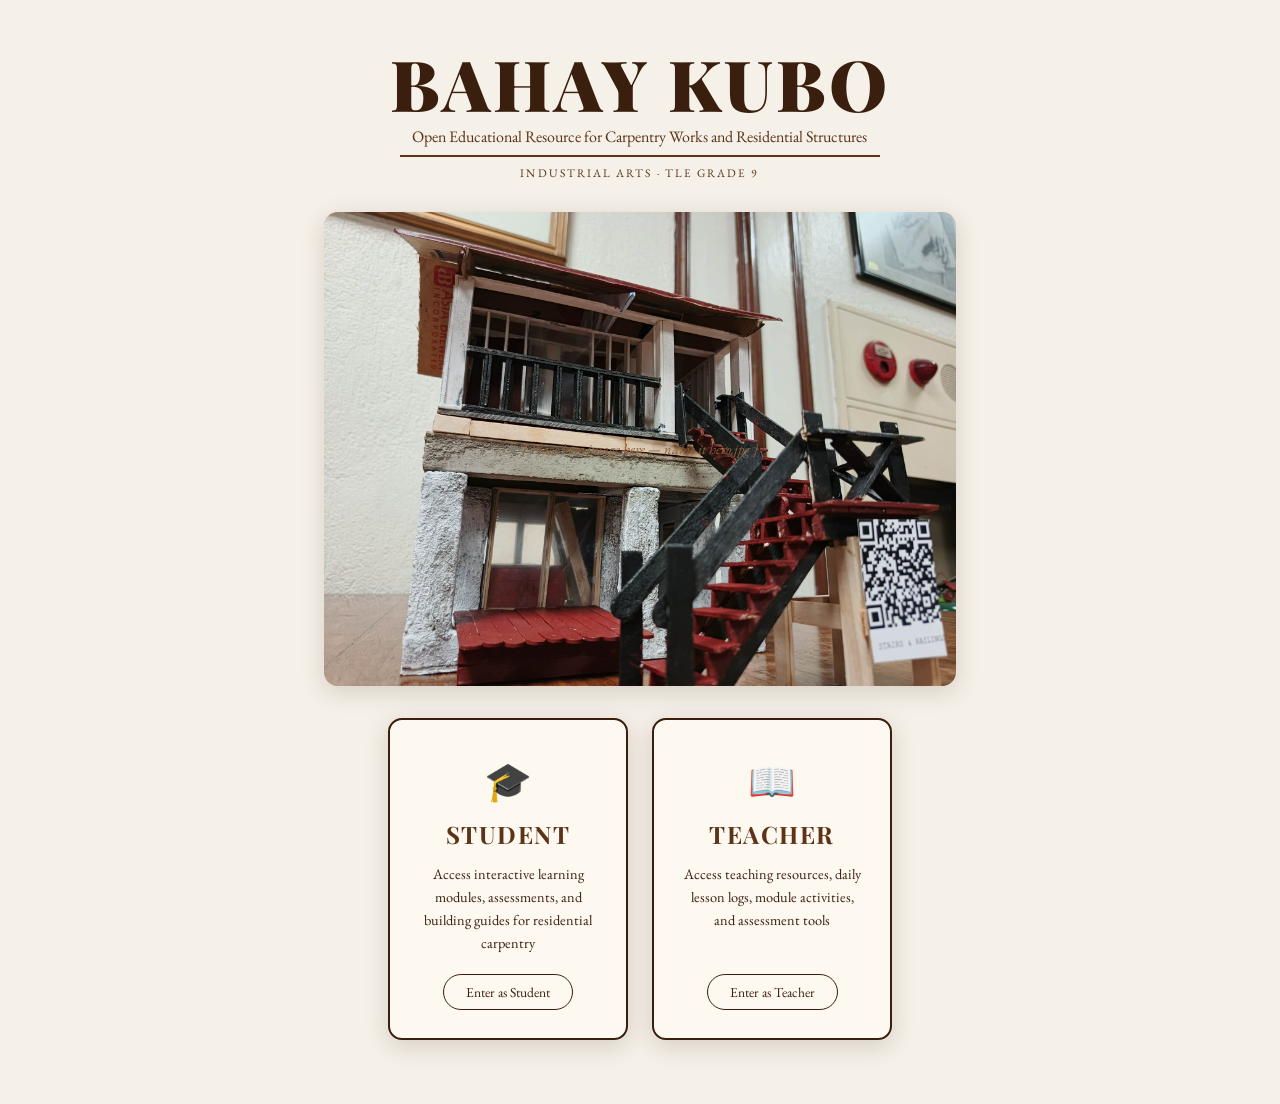
==== commit 3366afa8: "Update index.html" ====
--- a/index.html
+++ b/index.html
@@ -31,7 +31,7 @@
  
     <!-- Hero image: name it hero.jpg and place it in the root folder -->
     <div class="hero-wrap">
-      <img src="hero.jpg" alt="Bahay Kubo Heritage House" class="hero-img"
+      <img src="BAHAY_KUBO.jpg" alt="Bahay Kubo Heritage House" class="hero-img"
            onerror="this.style.display='none'"/>
       <div class="hero-hint">[ Place hero image here — name it hero.jpg ]</div>
     </div>
@@ -516,4 +516,4 @@
 </script>
  
 </body>
-</html>+</html>
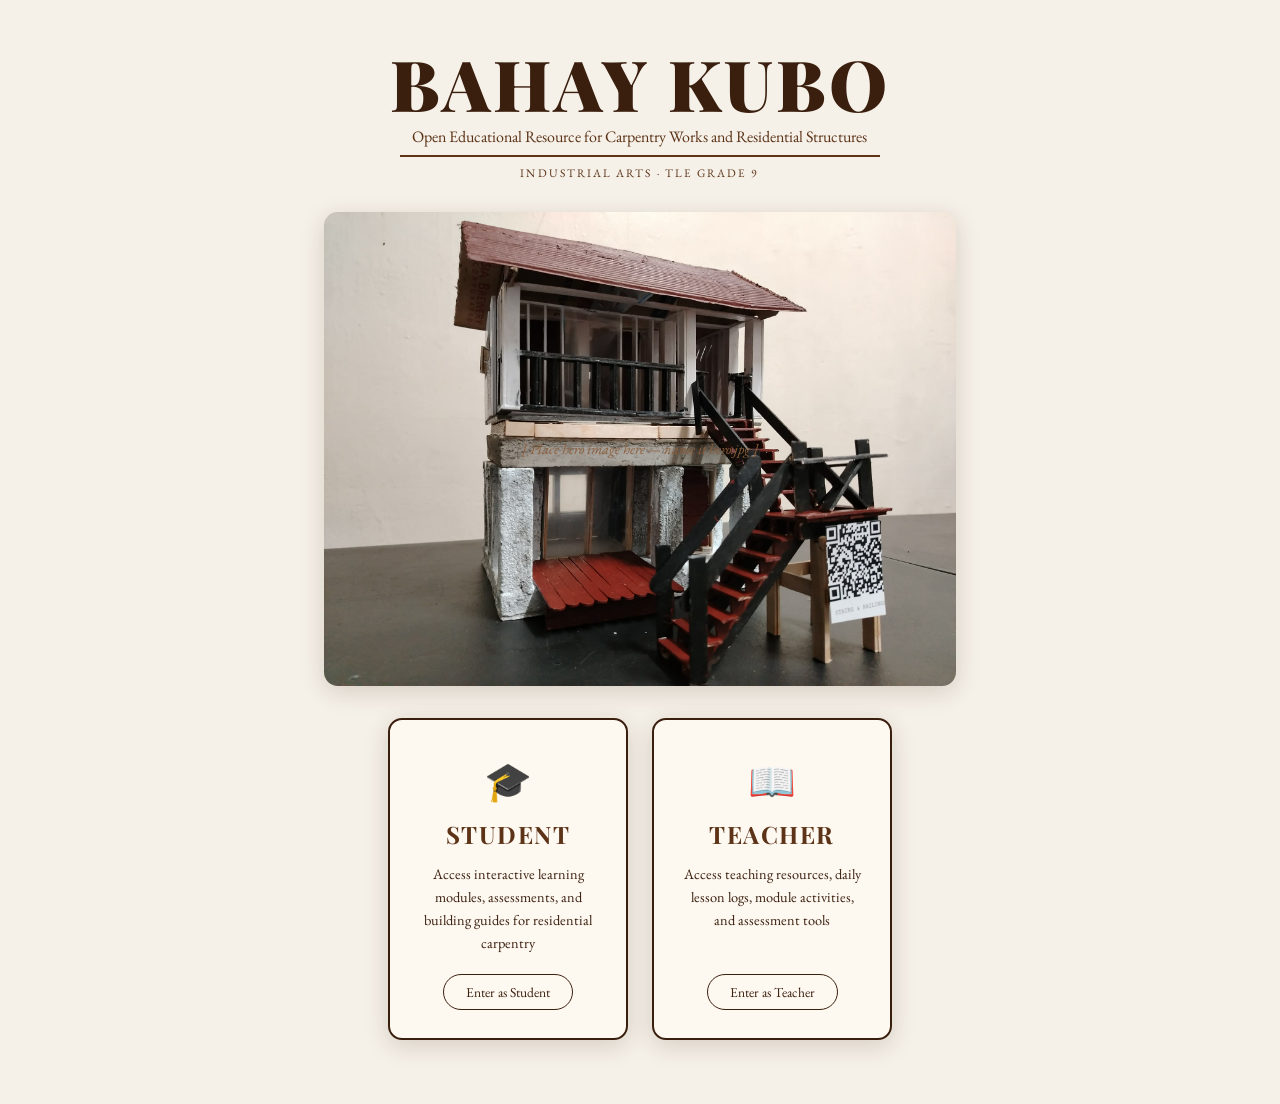
==== commit 46521921: "Update index.html" ====
--- a/index.html
+++ b/index.html
@@ -31,7 +31,7 @@
  
     <!-- Hero image: name it hero.jpg and place it in the root folder -->
     <div class="hero-wrap">
-      <img src="BAHAY_KUBO.jpg" alt="Bahay Kubo Heritage House" class="hero-img"
+      <img src="bahay-kubo.jpg" alt="Bahay Kubo Heritage House" class="hero-img"
            onerror="this.style.display='none'"/>
       <div class="hero-hint">[ Place hero image here — name it hero.jpg ]</div>
     </div>
